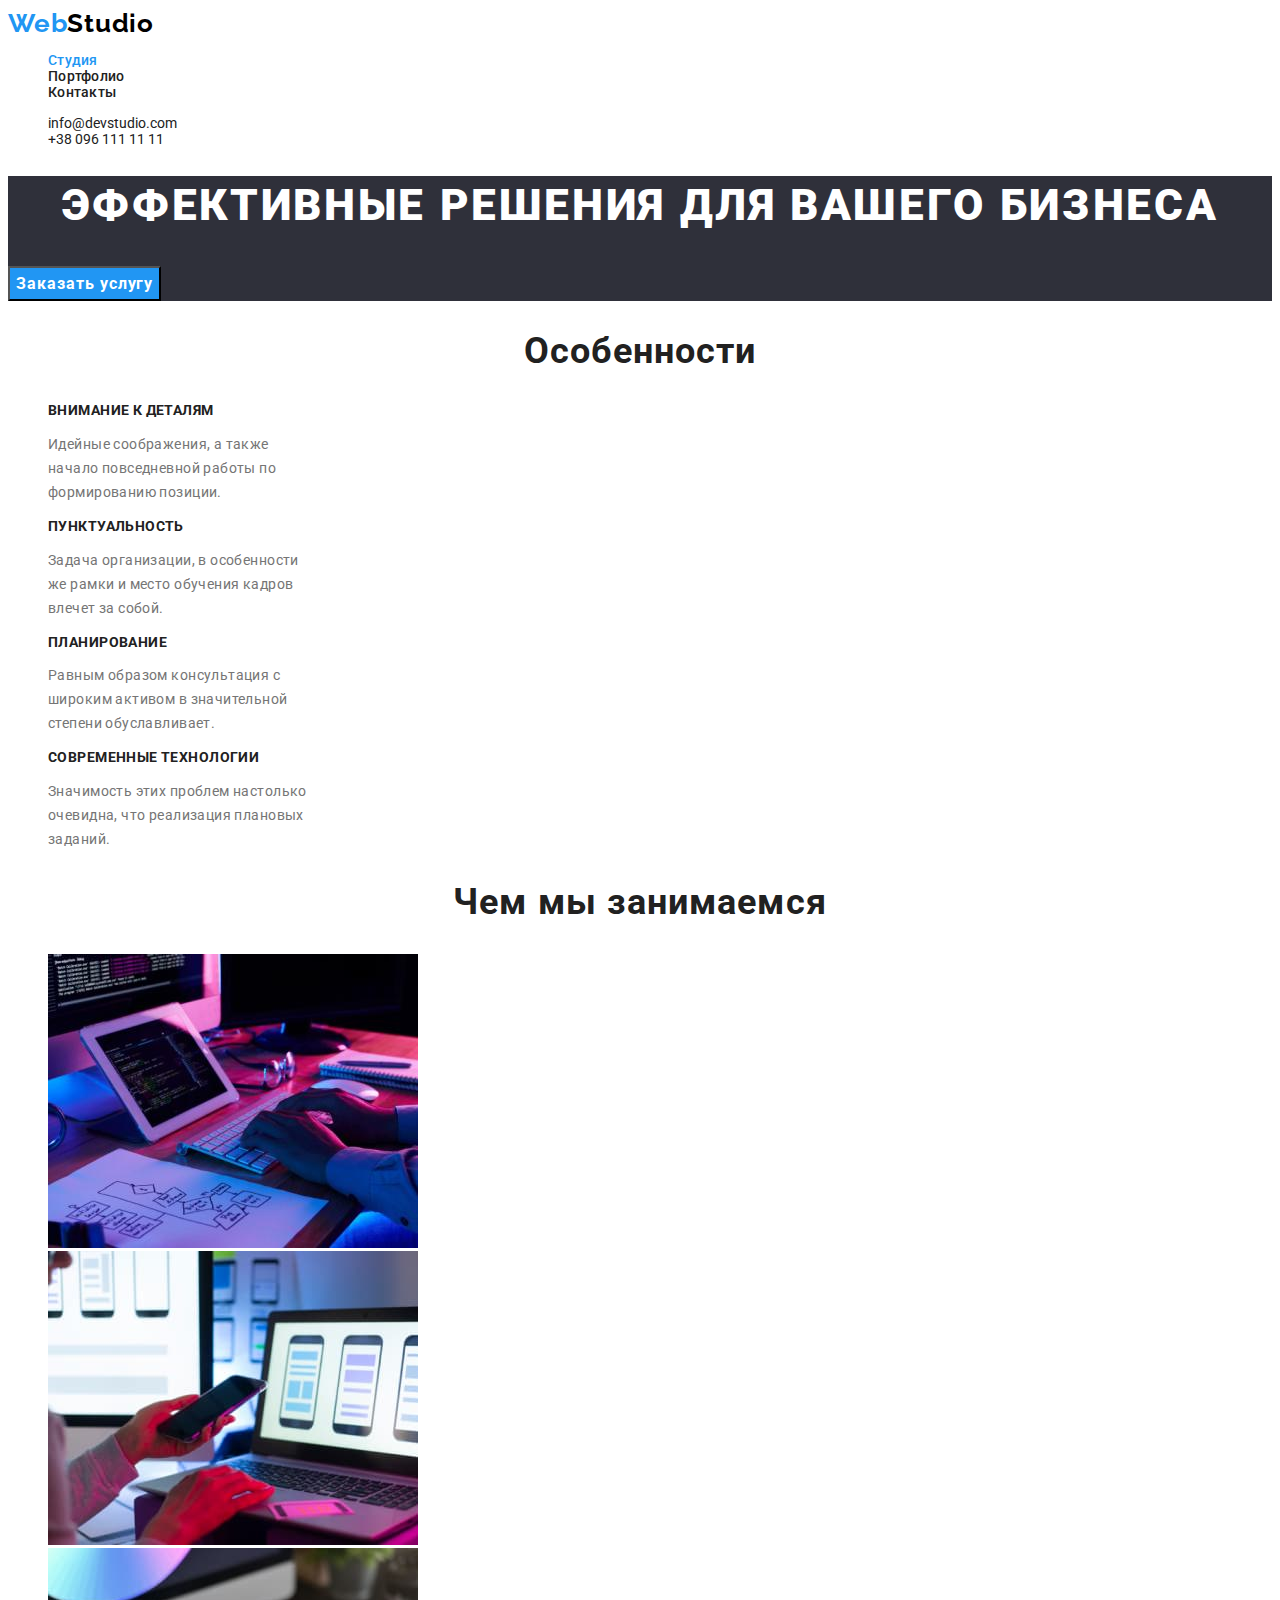
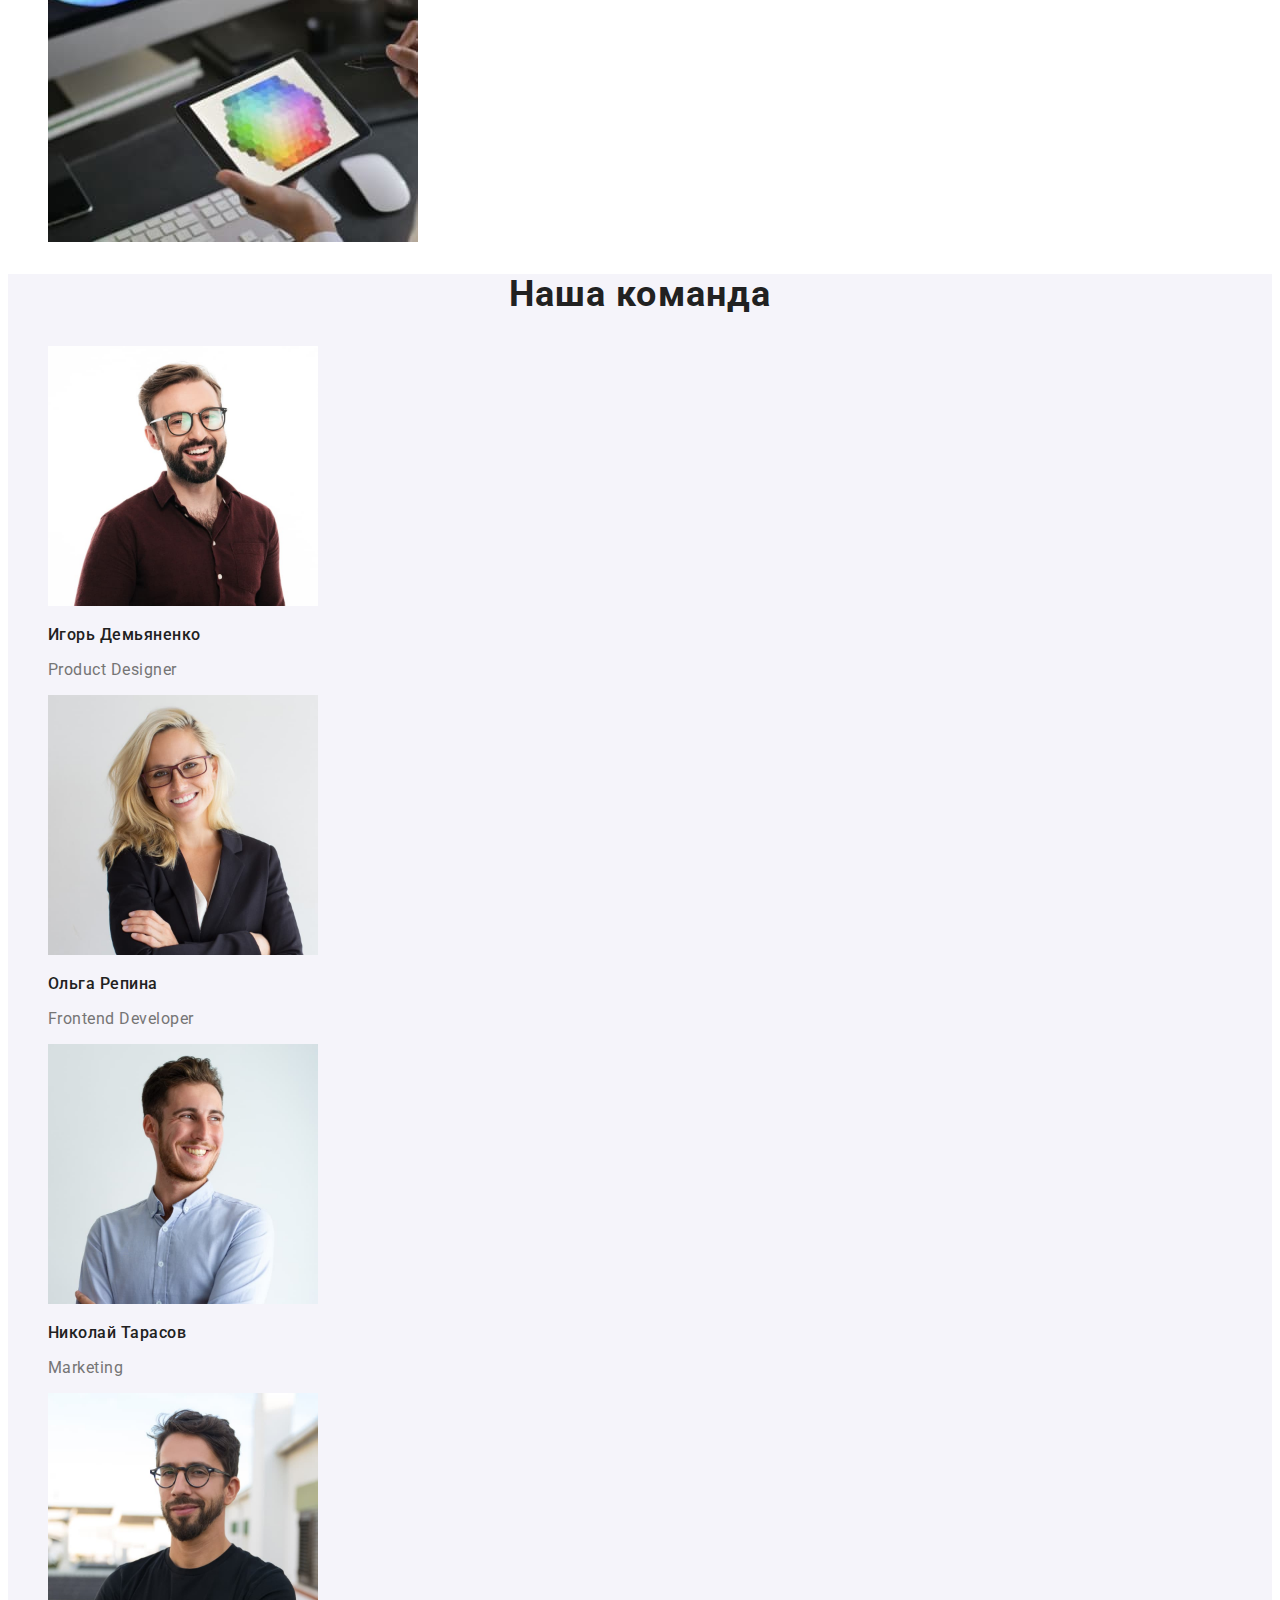
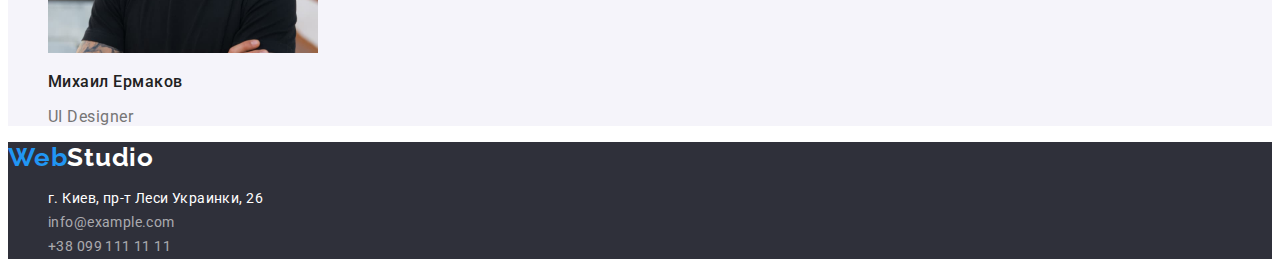
==== index.html @ 8a62e057 "Copy files" ====
<!DOCTYPE html>
<html lang="ru">
  <head>
    <meta charset="UTF-8" />
    <meta http-equiv="X-UA-Compatible" content="IE=edge" />
    <meta name="viewport" content="width=device-width, initial-scale=1.0" />
    <title>Главная</title>
    <link rel="preconnect" href="https://fonts.gstatic.com" />
    <link
      href="https://fonts.googleapis.com/css2?family=Raleway:wght@700&family=Roboto:wght@400;500;700;900&display=swap"
      rel="stylesheet"
    />
    <link rel="stylesheet" href="./css/style.css" />
  </head>
  <body>
    <!-- Шапка сайта -->

    <header>
      <nav>
        <!-- Лого -->

        <a href="./index.html" class="logo">
          <span class="accent">Web</span>Studio</a
        >
        <ul class="nav list">
          <li>
            <a href="../index.html" class="link"
              ><span class="accent">Студия</span></a
            >
          </li>
          <li><a href="./pages/portfolio.html" class="link">Портфолио</a></li>
          <li><a href="" class="link">Контакты</a></li>
        </ul>
      </nav>
      <ul class="contacts list">
        <li>
          <a href="mailto:info@devstudio.com" class="link"
            >info@devstudio.com</a
          >
        </li>
        <li><a href="tel:+380961111111" class="link">+38 096 111 11 11</a></li>
      </ul>
    </header>

    <!-- Основной контент -->

    <main>
      <!-- кнопка => Заказать -->

      <section class="hero dark-bgr">
        <h1 class="page-title">Эффективные решения для вашего бизнеса</h1>
        <button type="button" class="btn">Заказать услугу</button>
      </section>

      <!-- Особенности -->

      <section>
        <h2 class="section-title">Особенности</h2>
        <ul class="list">
          <li>
            <h3 class="feature-title">Внимание к деталям</h3>
            <p class="feature-text">
              Идейные соображения, а также начало повседневной работы по
              формированию позиции.
            </p>
          </li>
          <li>
            <h3 class="feature-title">Пунктуальность</h3>
            <p class="feature-text">
              Задача организации, в особенности же рамки и место обучения кадров
              влечет за собой.
            </p>
          </li>
          <li>
            <h3 class="feature-title">Планирование</h3>
            <p class="feature-text">
              Равным образом консультация с широким активом в значительной
              степени обуславливает.
            </p>
          </li>
          <li>
            <h3 class="feature-title">Современные технологии</h3>
            <p class="feature-text">
              Значимость этих проблем настолько очевидна, что реализация
              плановых заданий.
            </p>
          </li>
        </ul>
      </section>

      <!-- Услуги -->

      <section>
        <h2 class="section-title">Чем мы занимаемся</h2>
        <ul class="list">
          <li>
            <img
              src="./images/img1.jpg"
              width="370"
              alt="десктопные приложения"
            />
          </li>
          <li>
            <img
              src="./images/img2.jpg"
              width="370"
              alt="мобильные приложения"
            />
          </li>
          <li>
            <img
              src="./images/img3.jpg"
              width="370"
              alt="дизайнерские решения"
            />
          </li>
        </ul>
      </section>
      <!-- Команда -->
      <section class="alt-bgr">
        <h2 class="section-title">Наша команда</h2>
        <ul class="list">
          <li>
            <img
              src="./images/person1.jpg"
              width="270"
              alt="Радостный мужчина в очках"
            />
            <h3 class="name">Игорь Демьяненко</h3>
            <p class="position name">Product Designer</p>
          </li>
          <li>
            <img
              src="./images/person2.jpg"
              width="270"
              alt="Радостная блондинка в очках"
            />
            <h3 class="name">Ольга Репина</h3>
            <p class="position name">Frontend Developer</p>
          </li>
          <li>
            <img
              src="./images/person3.jpg"
              width="270"
              alt="Улыбающийся мужчина"
            />
            <h3 class="name">Николай Тарасов</h3>
            <p class="position name">Marketing</p>
          </li>
          <li>
            <img
              src="./images/person4.jpg"
              width="270"
              alt="Улыбающийся мужчина в очках"
            />
            <h3 class="name">Михаил Ермаков</h3>
            <p class="position name">UI Designer</p>
          </li>
        </ul>
      </section>
    </main>

    <!-- Подвал -->

    <footer>
      <div class="dark-bgr">
        <a href="./index.html" class="logo footer-logo">
          <span class="accent">Web</span>Studio</a
        >
        <address class="address">
          <ul class="list">
            <li>
              <a
                href="https://goo.gl/maps/Tqcn4PF3FHRy9P8z9"
                rel="nofollow noopener"
                target="_blank"
                class="link address"
                >г. Киев, пр-т Леси Украинки, 26</a
              >
            </li>
            <li>
              <a href="mailto:info@example.com" class="link contacts-footer"
                >info@example.com</a
              >
            </li>
            <li>
              <a href="tel:+380991111111" class="link contacts-footer"
                >+38 099 111 11 11</a
              >
            </li>
          </ul>
        </address>
      </div>
    </footer>
  </body>
</html>
---- css/style.css ----
/* Переменные */
:root {
  --main-text-clr: #212121;
  --alt-text-clr: #757575;
  --accent-clr: #2196f3;
  --white-text: #ffffff;
  --black-text: #000000;
  --address-clr: rgba(255, 255, 255, 0.6);

  --main-bgr: #ffffff;
  --dark-bgr: #2f303a;
  --alt-bgr: #f5f4fa;

  --main-font: 'Roboto', sans-serif;
  --logo-font: 'Raleway', sans-serif;
}

body {
  color: var(--main-text-clr);
  background-color: var(--main-bgr);
  font-family: var(--main-font);
  font-size: 14px;
}

.link {
  color: var(--main-text-clr);
  text-decoration: none;
}
.link:hover,
.link:focus {
  color: var(--accent-clr);
}
.list {
  list-style: none;
}

/* Лого */

.logo {
  color: var(--black-text);
  font-family: Raleway;
  font-weight: 700;
  font-size: 26px;
  line-height: 1.19;
  letter-spacing: 0.03em;
  text-decoration: none;
}
.footer-logo {
  color: var(--white-text);
}
.accent {
  color: var(--accent-clr);
}

/* Навигация */
.nav {
  font-weight: 500;
  font-size: 14px;
  line-height: 1.14;
  letter-spacing: 0.02em;
}
/* Контакты header/footer */

.contacts {
  color: var(--alt-text-clr);
}
.contacts-footer {
  color: var(--address-clr);
}

/* Главный заголовок */

.page-title {
  color: var(--white-text);
  font-weight: 900;
  font-size: 44px;
  line-height: 1.36;
  text-align: center;
  letter-spacing: 0.06em;
  text-transform: uppercase;
}

/* Кнопка */

.btn {
  font-family: inherit;
  font-weight: 700;
  font-size: 16px;
  line-height: 1.87;
  letter-spacing: 0.06em;
  color: var(--white-text);
  background-color: var(--accent-clr);
  cursor: pointer;
}
.btn:hover,
.btn:focus {
  /* В макете не указано */
}

/* Заголовки секций */
.section-title {
  font-size: 36px;
  line-height: 1.16;
  text-align: center;
  letter-spacing: 0.03em;
}

/* Особенности */

.feature-title {
  font-size: 14px;
  line-height: 1.14;
  letter-spacing: 0.03em;
  text-transform: uppercase;
}
.feature-text {
  line-height: 1.71;
  letter-spacing: 0.03em;
  color: var(--alt-text-clr);
  width: 270px;
}

/* Команда */

.name {
  font-weight: 500;
  font-size: 16px;
  line-height: 1.19;
  letter-spacing: 0.03em;
}
.position {
  font-size: 16px;
  font-weight: 400;
  letter-spacing: 0.03em;
  color: var(--alt-text-clr);
}

/* Подвал */

.address {
  font-style: normal;
  line-height: 1.71;
  letter-spacing: 0.03em;
  color: var(--white-text);
}

/* Фоны */

.dark-bgr {
  background-color: var(--dark-bgr);
}
.alt-bgr {
  background-color: var(--alt-bgr);
}

/* Portfolio страница */

.filter-btn {
  color: var(--main-text-clr);
  background-color: var(--alt-bgr);
  font-family: inherit;
  font-weight: 500;
  font-size: 16px;
  line-height: 1.62;
  letter-spacing: 0.03em;
  cursor: pointer;
}
.filter-btn:hover,
.filter-btn:focus {
  color: var(--white-text);
  background-color: var(--accent-clr);
}
.brand-title {
  font-size: 18px;
  line-height: 2;
  letter-spacing: 0.06em;
}
.filter {
  line-height: 1.87;
}
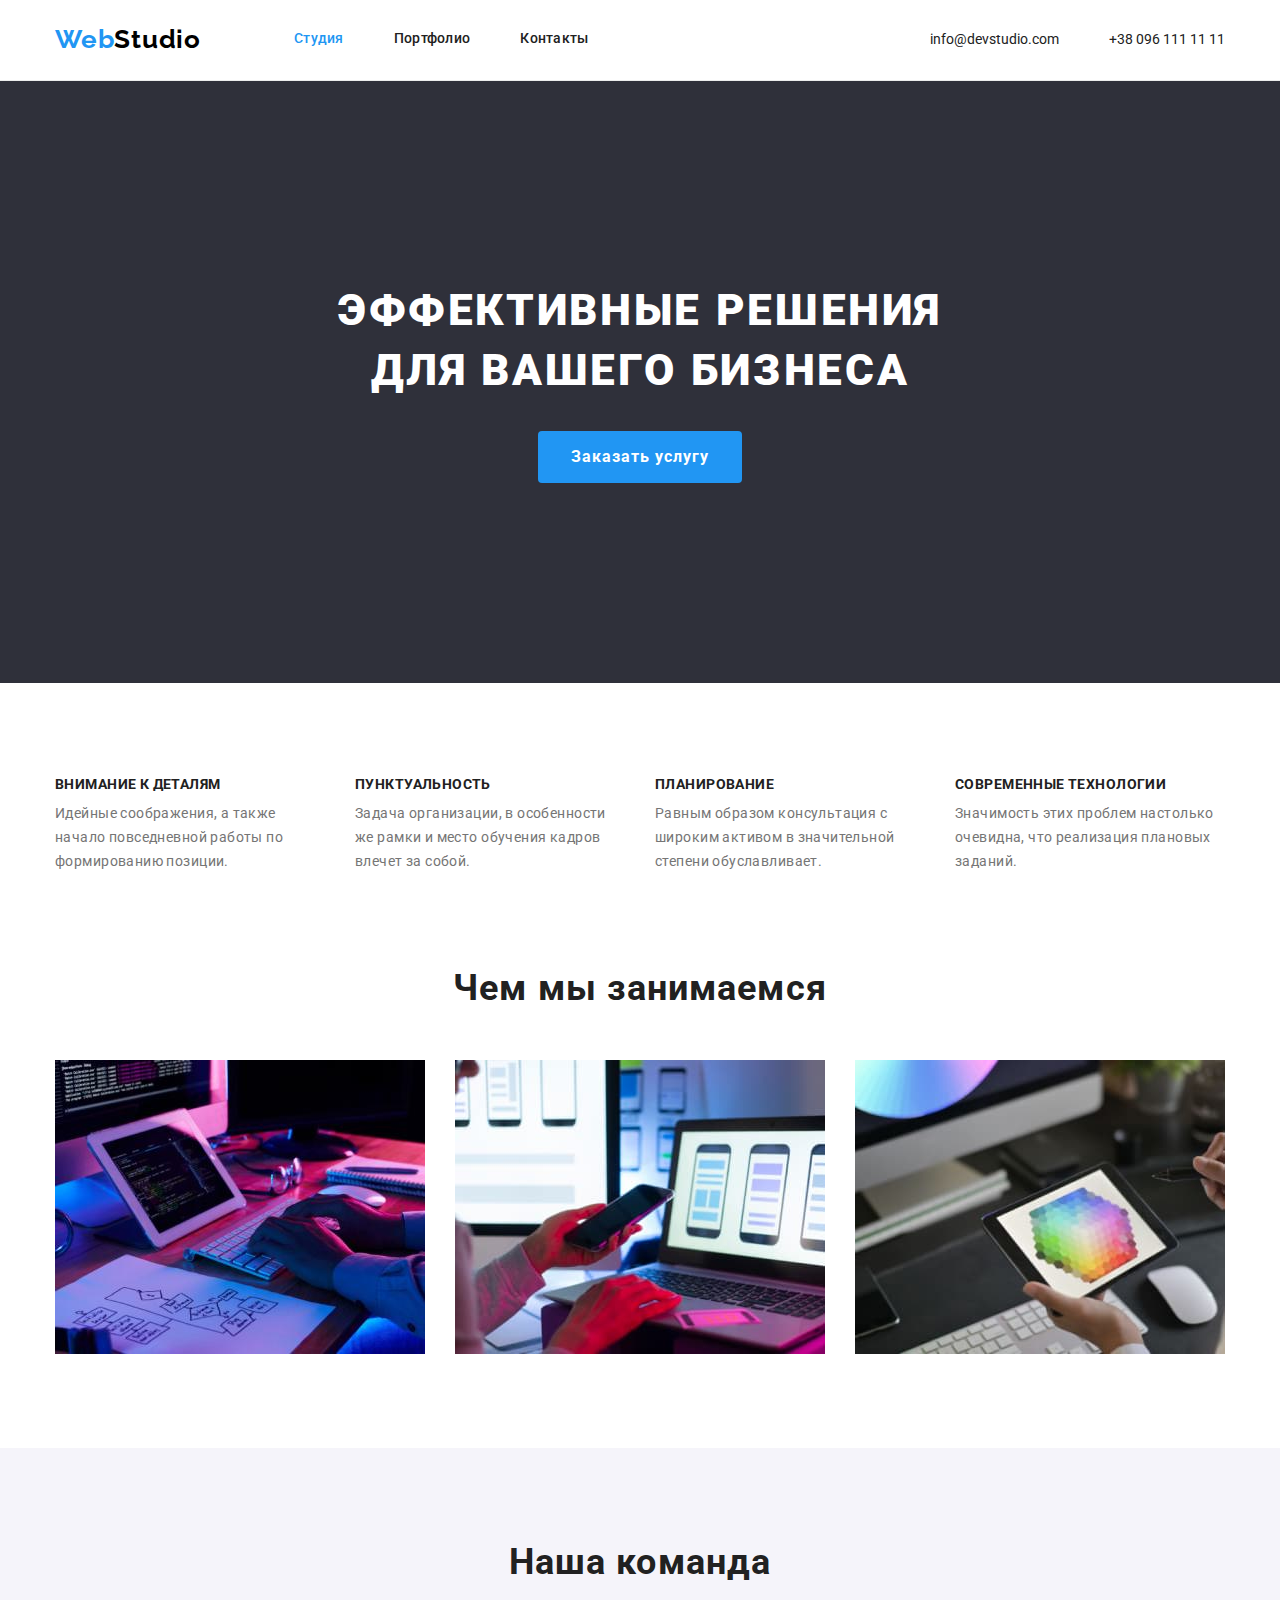
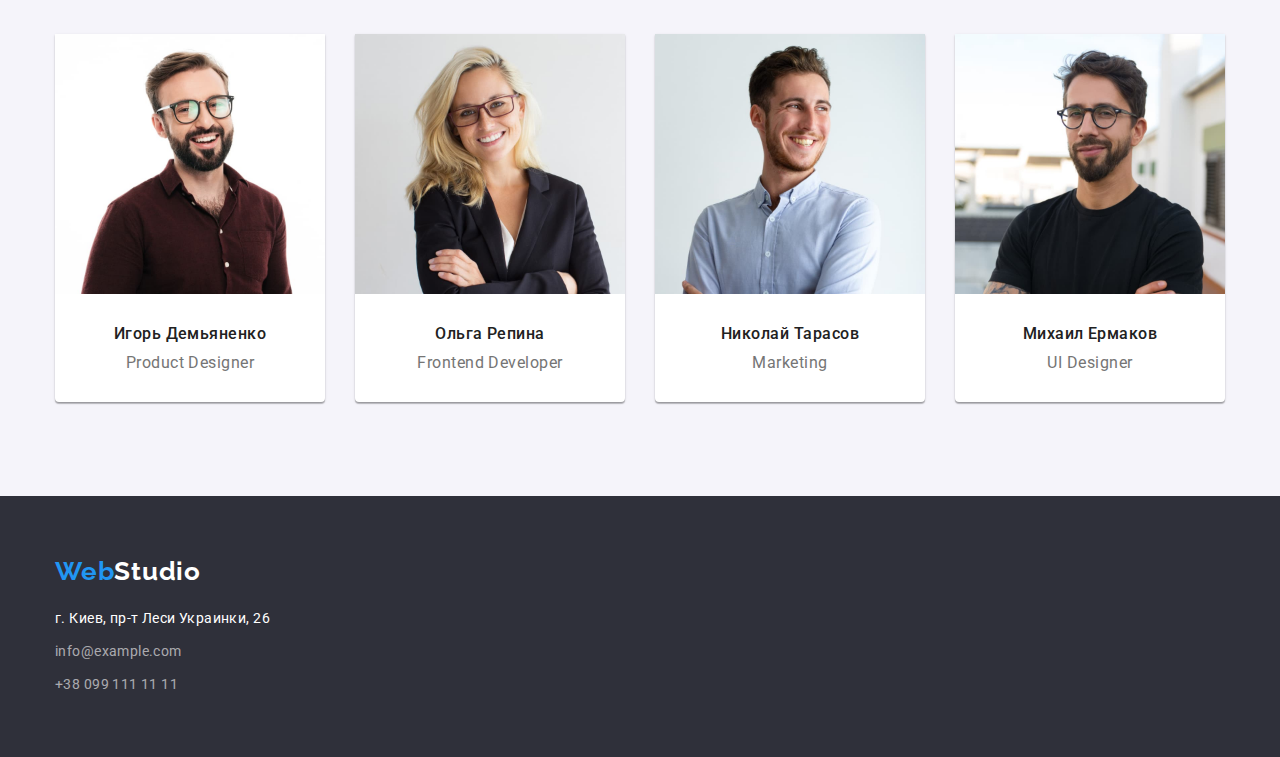
==== commit eabec764: "Позиционирование index.html" ====
--- a/index.html
+++ b/index.html
@@ -10,36 +10,49 @@
       href="https://fonts.googleapis.com/css2?family=Raleway:wght@700&family=Roboto:wght@400;500;700;900&display=swap"
       rel="stylesheet"
     />
+    <link
+      rel="stylesheet"
+      href="https://cdnjs.cloudflare.com/ajax/libs/modern-normalize/1.0.0/modern-normalize.min.css"
+    />
     <link rel="stylesheet" href="./css/style.css" />
   </head>
   <body>
     <!-- Шапка сайта -->
 
-    <header>
-      <nav>
-        <!-- Лого -->
-
-        <a href="./index.html" class="logo">
-          <span class="accent">Web</span>Studio</a
-        >
-        <ul class="nav list">
+    <header class="page-header">
+      <!--  Навигация -->
+
+      <div class="container">
+        <nav class="nav">
+          <a href="./index.html" class="logo">
+            <span class="accent">Web</span>Studio</a
+          >
+          <ul class="menu list">
+            <li class="menu-item">
+              <a href="../index.html" class="link"
+                ><span class="accent">Студия</span></a
+              >
+            </li>
+            <li class="menu-item">
+              <a href="./pages/portfolio.html" class="link">Портфолио</a>
+            </li>
+            <li class="menu-item"><a href="" class="link">Контакты</a></li>
+          </ul>
+        </nav>
+
+        <!-- Контакты header -->
+
+        <ul class="contacts list">
           <li>
-            <a href="../index.html" class="link"
-              ><span class="accent">Студия</span></a
+            <a href="mailto:info@devstudio.com" class="link mail"
+              >info@devstudio.com</a
             >
           </li>
-          <li><a href="./pages/portfolio.html" class="link">Портфолио</a></li>
-          <li><a href="" class="link">Контакты</a></li>
+          <li>
+            <a href="tel:+380961111111" class="link">+38 096 111 11 11</a>
+          </li>
         </ul>
-      </nav>
-      <ul class="contacts list">
-        <li>
-          <a href="mailto:info@devstudio.com" class="link"
-            >info@devstudio.com</a
-          >
-        </li>
-        <li><a href="tel:+380961111111" class="link">+38 096 111 11 11</a></li>
-      </ul>
+      </div>
     </header>
 
     <!-- Основной контент -->
@@ -48,128 +61,145 @@
       <!-- кнопка => Заказать -->
 
       <section class="hero dark-bgr">
-        <h1 class="page-title">Эффективные решения для вашего бизнеса</h1>
-        <button type="button" class="btn">Заказать услугу</button>
+        <div class="container">
+          <h1 class="page-title">
+            Эффективные решения <br />
+            для вашего бизнеса
+          </h1>
+          <button type="button" class="btn">Заказать услугу</button>
+        </div>
       </section>
 
       <!-- Особенности -->
 
-      <section>
-        <h2 class="section-title">Особенности</h2>
-        <ul class="list">
-          <li>
-            <h3 class="feature-title">Внимание к деталям</h3>
-            <p class="feature-text">
-              Идейные соображения, а также начало повседневной работы по
-              формированию позиции.
-            </p>
-          </li>
-          <li>
-            <h3 class="feature-title">Пунктуальность</h3>
-            <p class="feature-text">
-              Задача организации, в особенности же рамки и место обучения кадров
-              влечет за собой.
-            </p>
-          </li>
-          <li>
-            <h3 class="feature-title">Планирование</h3>
-            <p class="feature-text">
-              Равным образом консультация с широким активом в значительной
-              степени обуславливает.
-            </p>
-          </li>
-          <li>
-            <h3 class="feature-title">Современные технологии</h3>
-            <p class="feature-text">
-              Значимость этих проблем настолько очевидна, что реализация
-              плановых заданий.
-            </p>
-          </li>
-        </ul>
-      </section>
-
-      <!-- Услуги -->
-
-      <section>
-        <h2 class="section-title">Чем мы занимаемся</h2>
-        <ul class="list">
-          <li>
-            <img
-              src="./images/img1.jpg"
-              width="370"
-              alt="десктопные приложения"
-            />
-          </li>
-          <li>
-            <img
-              src="./images/img2.jpg"
-              width="370"
-              alt="мобильные приложения"
-            />
-          </li>
-          <li>
-            <img
-              src="./images/img3.jpg"
-              width="370"
-              alt="дизайнерские решения"
-            />
-          </li>
-        </ul>
-      </section>
-      <!-- Команда -->
-      <section class="alt-bgr">
-        <h2 class="section-title">Наша команда</h2>
-        <ul class="list">
-          <li>
-            <img
-              src="./images/person1.jpg"
-              width="270"
-              alt="Радостный мужчина в очках"
-            />
-            <h3 class="name">Игорь Демьяненко</h3>
-            <p class="position name">Product Designer</p>
-          </li>
-          <li>
-            <img
-              src="./images/person2.jpg"
-              width="270"
-              alt="Радостная блондинка в очках"
-            />
-            <h3 class="name">Ольга Репина</h3>
-            <p class="position name">Frontend Developer</p>
-          </li>
-          <li>
-            <img
-              src="./images/person3.jpg"
-              width="270"
-              alt="Улыбающийся мужчина"
-            />
-            <h3 class="name">Николай Тарасов</h3>
-            <p class="position name">Marketing</p>
-          </li>
-          <li>
-            <img
-              src="./images/person4.jpg"
-              width="270"
-              alt="Улыбающийся мужчина в очках"
-            />
-            <h3 class="name">Михаил Ермаков</h3>
-            <p class="position name">UI Designer</p>
-          </li>
-        </ul>
+      <section class="feature-section">
+        <div class="container">
+          <h2 class="section-title visually-hidden">Особенности</h2>
+          <ul class="feature-list list">
+            <li class="feature-item">
+              <h3 class="feature-title">Внимание к деталям</h3>
+              <p class="feature-text">
+                Идейные соображения, а также начало повседневной работы по
+                формированию позиции.
+              </p>
+            </li>
+            <li class="feature-item">
+              <h3 class="feature-title">Пунктуальность</h3>
+              <p class="feature-text">
+                Задача организации, в особенности же рамки и место обучения
+                кадров влечет за собой.
+              </p>
+            </li>
+            <li class="feature-item">
+              <h3 class="feature-title">Планирование</h3>
+              <p class="feature-text">
+                Равным образом консультация с широким активом в значительной
+                степени обуславливает.
+              </p>
+            </li>
+            <li class="feature-item">
+              <h3 class="feature-title">Современные технологии</h3>
+              <p class="feature-text">
+                Значимость этих проблем настолько очевидна, что реализация
+                плановых заданий.
+              </p>
+            </li>
+          </ul>
+        </div>
+      </section>
+
+      <!-- Чем мы занимаемся -->
+
+      <section class="section">
+        <div class="container">
+          <h2 class="section-title">Чем мы занимаемся</h2>
+          <ul class="card-set list">
+            <li class="item">
+              <img
+                src="./images/img1.jpg"
+                width="370"
+                alt="десктопные приложения"
+              />
+            </li>
+            <li class="item">
+              <img
+                src="./images/img2.jpg"
+                width="370"
+                alt="мобильные приложения"
+              />
+            </li>
+            <li class="item">
+              <img
+                src="./images/img3.jpg"
+                width="370"
+                alt="дизайнерские решения"
+              />
+            </li>
+          </ul>
+        </div>
+      </section>
+
+      <!--Наша команда -->
+
+      <section class="section alt-bgr">
+        <div class="container">
+          <h2 class="section-title">Наша команда</h2>
+          <ul class="card-set list">
+            <li class="team-item item">
+              <img
+                src="./images/person1.jpg"
+                width="270"
+                alt="Радостный мужчина в очках"
+                class="img"
+              />
+              <h3 class="name">Игорь Демьяненко</h3>
+              <p class="position name">Product Designer</p>
+            </li>
+            <li class="team-item item">
+              <img
+                src="./images/person2.jpg"
+                width="270"
+                alt="Радостная блондинка в очках"
+                class="img"
+              />
+              <h3 class="name">Ольга Репина</h3>
+              <p class="position name">Frontend Developer</p>
+            </li>
+            <li class="team-item item">
+              <img
+                src="./images/person3.jpg"
+                width="270"
+                alt="Улыбающийся мужчина"
+                class="img"
+              />
+              <h3 class="name">Николай Тарасов</h3>
+              <p class="position name">Marketing</p>
+            </li>
+            <li class="team-item item">
+              <img
+                src="./images/person4.jpg"
+                width="270"
+                alt="Улыбающийся мужчина в очках"
+                class="img"
+              />
+              <h3 class="name">Михаил Ермаков</h3>
+              <p class="position name">UI Designer</p>
+            </li>
+          </ul>
+        </div>
       </section>
     </main>
 
     <!-- Подвал -->
 
-    <footer>
-      <div class="dark-bgr">
+    <footer class="footer dark-bgr">
+      <div class="container">
         <a href="./index.html" class="logo footer-logo">
           <span class="accent">Web</span>Studio</a
         >
         <address class="address">
           <ul class="list">
-            <li>
+            <li class="address-item">
               <a
                 href="https://goo.gl/maps/Tqcn4PF3FHRy9P8z9"
                 rel="nofollow noopener"
@@ -178,12 +208,12 @@
                 >г. Киев, пр-т Леси Украинки, 26</a
               >
             </li>
-            <li>
+            <li class="address-item">
               <a href="mailto:info@example.com" class="link contacts-footer"
                 >info@example.com</a
               >
             </li>
-            <li>
+            <li class="address-item">
               <a href="tel:+380991111111" class="link contacts-footer"
                 >+38 099 111 11 11</a
               >
--- a/css/style.css
+++ b/css/style.css
@@ -10,9 +10,10 @@
   --main-bgr: #ffffff;
   --dark-bgr: #2f303a;
   --alt-bgr: #f5f4fa;
-
-  --main-font: 'Roboto', sans-serif;
-  --logo-font: 'Raleway', sans-serif;
+  --header-border-clr: #ececec;
+
+  --main-font: "Roboto", sans-serif;
+  --logo-font: "Raleway", sans-serif;
 }
 
 body {
@@ -21,6 +22,45 @@
   font-family: var(--main-font);
   font-size: 14px;
 }
+img {
+  display: block;
+}
+
+h1,
+h2,
+h3,
+p {
+  margin-top: 0;
+  margin-bottom: 0;
+}
+
+/* Фоны */
+
+.dark-bgr {
+  background-color: var(--dark-bgr);
+}
+.alt-bgr {
+  background-color: var(--alt-bgr);
+}
+
+.visually-hidden {
+  position: absolute !important;
+  clip: rect(1px 1px 1px 1px);
+  clip: rect(1px, 1px, 1px, 1px);
+  padding: 0 !important;
+  border: 0 !important;
+  height: 1px !important;
+  width: 1px !important;
+  overflow: hidden;
+}
+
+.container {
+  width: 1200px;
+  padding-left: 15px;
+  padding-right: 15px;
+  margin-left: auto;
+  margin-right: auto;
+}
 
 .link {
   color: var(--main-text-clr);
@@ -31,12 +71,15 @@
   color: var(--accent-clr);
 }
 .list {
+  margin: 0;
+  padding-left: 0;
   list-style: none;
 }
 
 /* Лого */
 
 .logo {
+  margin-right: 93px;
   color: var(--black-text);
   font-family: Raleway;
   font-weight: 700;
@@ -45,32 +88,64 @@
   letter-spacing: 0.03em;
   text-decoration: none;
 }
-.footer-logo {
-  color: var(--white-text);
-}
 .accent {
   color: var(--accent-clr);
 }
 
-/* Навигация */
+/*  Меню - Навигации */
+
 .nav {
+  display: flex;
+  align-items: center;
+}
+.menu {
+  display: inline-flex;
   font-weight: 500;
   font-size: 14px;
   line-height: 1.14;
   letter-spacing: 0.02em;
 }
-/* Контакты header/footer */
+.menu-item:not(:last-child) {
+  margin-right: 50px;
+}
+
+/* Header */
+
+.container.contacts-list {
+  display: flex;
+}
+
+.page-header {
+  padding-top: 24px;
+  padding-bottom: 25px;
+  border-bottom: 1px solid var(--header-border-clr);
+}
+
+.page-header .container {
+  justify-content: space-between;
+  display: flex;
+}
+.page-header .mail {
+  margin-right: 50px;
+}
 
 .contacts {
+  display: flex;
+  align-items: center;
   color: var(--alt-text-clr);
 }
-.contacts-footer {
-  color: var(--address-clr);
+
+/* Секция Hero */
+
+.hero {
+  padding: 200px 0;
+  text-align: center;
 }
 
 /* Главный заголовок */
 
 .page-title {
+  margin-bottom: 30px;
   color: var(--white-text);
   font-weight: 900;
   font-size: 44px;
@@ -83,6 +158,9 @@
 /* Кнопка */
 
 .btn {
+  padding: 10px 32px;
+  border: 1px solid transparent;
+  border-radius: 4px;
   font-family: inherit;
   font-weight: 700;
   font-size: 16px;
@@ -98,7 +176,9 @@
 }
 
 /* Заголовки секций */
+
 .section-title {
+  margin-bottom: 50px;
   font-size: 36px;
   line-height: 1.16;
   text-align: center;
@@ -107,50 +187,101 @@
 
 /* Особенности */
 
+.feature-section {
+  padding-top: 94px;
+}
+
+.feature-list {
+  display: flex;
+}
+.feature-item:not(:last-child) {
+  margin-right: 30px;
+}
+
 .feature-title {
+  margin-bottom: 10px;
   font-size: 14px;
   line-height: 1.14;
   letter-spacing: 0.03em;
   text-transform: uppercase;
 }
 .feature-text {
+  width: 270px;
   line-height: 1.71;
   letter-spacing: 0.03em;
   color: var(--alt-text-clr);
-  width: 270px;
+}
+
+/* Чем мы занимаемся */
+
+.section {
+  padding: 94px 0;
+}
+.card-set {
+  display: flex;
+  flex-wrap: wrap;
+  margin-right: -30px;
+  margin-top: -30px;
+}
+.item {
+  margin-right: 30px;
+  margin-top: 30px;
 }
 
 /* Команда */
 
+.team-item {
+  background: #ffffff;
+  box-shadow: 0px 1px 3px rgba(0, 0, 0, 0.12), 0px 1px 1px rgba(0, 0, 0, 0.14),
+    0px 2px 1px rgba(0, 0, 0, 0.2);
+  border-radius: 0px 0px 4px 4px;
+  flex-basis: calc((100% - 4 * 30px) / 4);
+  text-align: center;
+}
+
 .name {
+  margin-bottom: 10px;
   font-weight: 500;
   font-size: 16px;
   line-height: 1.19;
   letter-spacing: 0.03em;
 }
 .position {
+  padding-bottom: 30px;
+  margin-bottom: 0;
   font-size: 16px;
   font-weight: 400;
   letter-spacing: 0.03em;
   color: var(--alt-text-clr);
 }
+.img {
+  margin-bottom: 30px;
+}
 
 /* Подвал */
 
+.footer {
+  padding: 60px 0;
+}
+
+.footer-logo {
+  margin-right: 0;
+  color: var(--white-text);
+}
 .address {
+  margin-top: 20px;
   font-style: normal;
   line-height: 1.71;
   letter-spacing: 0.03em;
   color: var(--white-text);
 }
 
-/* Фоны */
-
-.dark-bgr {
-  background-color: var(--dark-bgr);
-}
-.alt-bgr {
-  background-color: var(--alt-bgr);
+.address-item:not(:last-child) {
+  margin-bottom: 9px;
+}
+
+.contacts-footer {
+  color: var(--address-clr);
 }
 
 /* Portfolio страница */
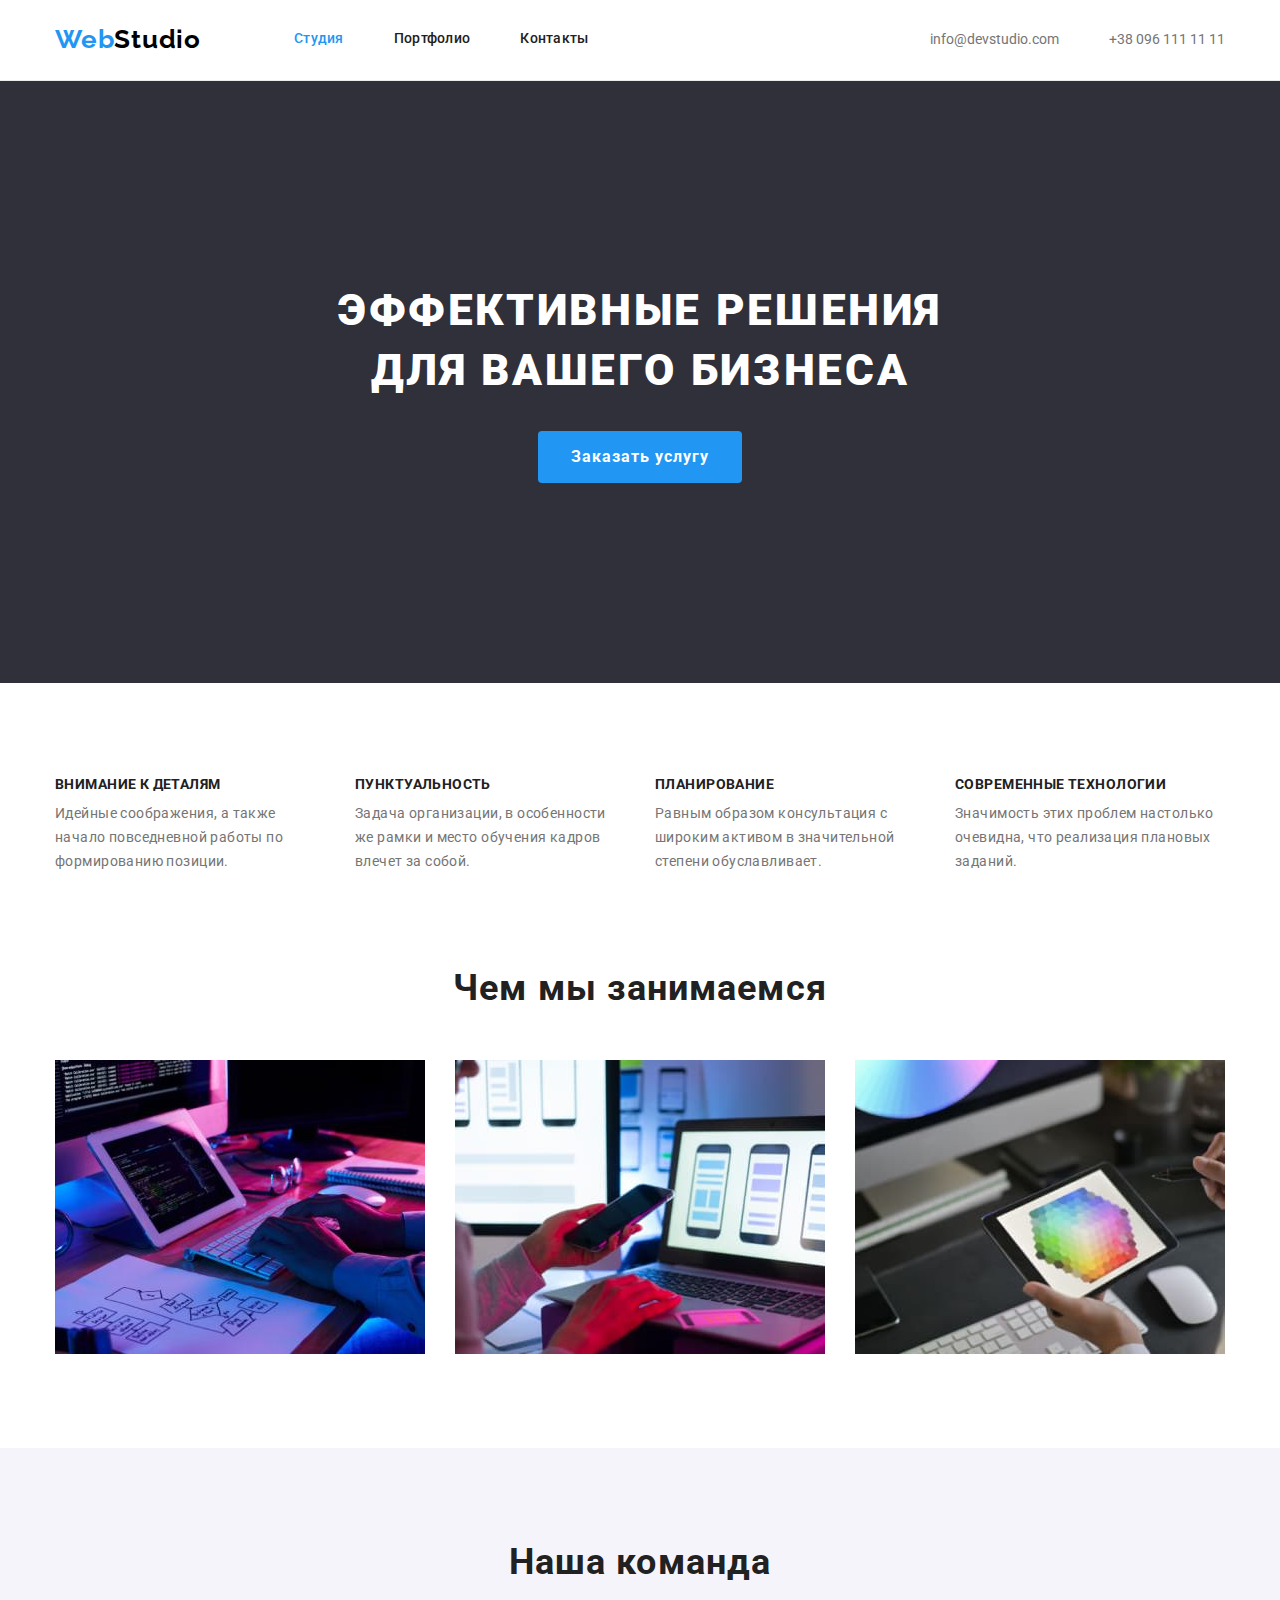
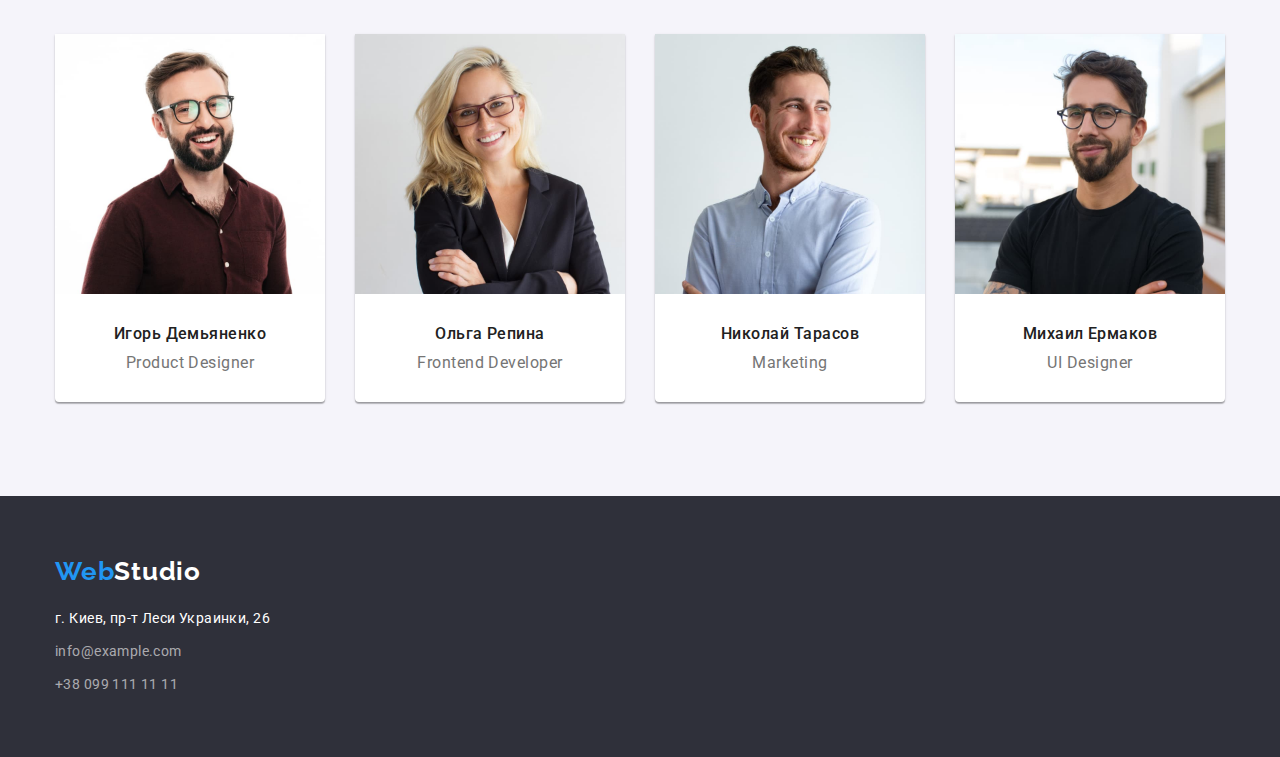
==== commit 6e76cb0c: "mentor mistakes" ====
--- a/index.html
+++ b/index.html
@@ -29,7 +29,7 @@
           >
           <ul class="menu list">
             <li class="menu-item">
-              <a href="../index.html" class="link"
+              <a href="./index.html" class="link"
                 ><span class="accent">Студия</span></a
               >
             </li>
@@ -43,13 +43,15 @@
         <!-- Контакты header -->
 
         <ul class="contacts list">
-          <li>
-            <a href="mailto:info@devstudio.com" class="link mail"
+          <li class="menu-item">
+            <a href="mailto:info@devstudio.com" class="link contacts-header"
               >info@devstudio.com</a
             >
           </li>
-          <li>
-            <a href="tel:+380961111111" class="link">+38 096 111 11 11</a>
+          <li class="menu-item">
+            <a href="tel:+380961111111" class="link contacts-header"
+              >+38 096 111 11 11</a
+            >
           </li>
         </ul>
       </div>
--- a/css/style.css
+++ b/css/style.css
@@ -24,6 +24,8 @@
 }
 img {
   display: block;
+  max-width: 100%;
+  height: auto;
 }
 
 h1,
@@ -125,13 +127,12 @@
   justify-content: space-between;
   display: flex;
 }
-.page-header .mail {
-  margin-right: 50px;
-}
 
 .contacts {
   display: flex;
   align-items: center;
+}
+.contacts-header {
   color: var(--alt-text-clr);
 }
 
@@ -212,31 +213,33 @@
   color: var(--alt-text-clr);
 }
 
-/* Чем мы занимаемся */
-
 .section {
   padding: 94px 0;
 }
+
+/* Чем мы занимаемся */
+
 .card-set {
   display: flex;
   flex-wrap: wrap;
-  margin-right: -30px;
+  margin-left: -30px;
   margin-top: -30px;
 }
 .item {
-  margin-right: 30px;
+  flex-basis: calc((100% - 3 * 30px) / 3);
+  margin-left: 30px;
   margin-top: 30px;
 }
 
 /* Команда */
 
 .team-item {
+  flex-basis: calc((100% - 4 * 30px) / 4);
+  text-align: center;
   background: #ffffff;
   box-shadow: 0px 1px 3px rgba(0, 0, 0, 0.12), 0px 1px 1px rgba(0, 0, 0, 0.14),
     0px 2px 1px rgba(0, 0, 0, 0.2);
   border-radius: 0px 0px 4px 4px;
-  flex-basis: calc((100% - 4 * 30px) / 4);
-  text-align: center;
 }
 
 .name {
@@ -285,8 +288,19 @@
 }
 
 /* Portfolio страница */
+.filter-list {
+  display: flex;
+  justify-content: center;
+  margin-bottom: 50px;
+}
+.filter-item:not(:last-child) {
+  margin-right: 8px;
+}
 
 .filter-btn {
+  padding: 6px 22px;
+  border-radius: 4px;
+  border-color: transparent;
   color: var(--main-text-clr);
   background-color: var(--alt-bgr);
   font-family: inherit;
@@ -301,11 +315,31 @@
   color: var(--white-text);
   background-color: var(--accent-clr);
 }
+
+.card-item {
+  flex-basis: calc((100% - 3 * 30px) / 3);
+  margin-left: 30px;
+  margin-top: 30px;
+  background: var(--white-text);
+  border: 1px solid #eeeeee;
+}
+.img-item {
+  margin-bottom: 20px;
+}
+.description {
+  padding: 0px 24px 20px;
+}
+
 .brand-title {
   font-size: 18px;
   line-height: 2;
   letter-spacing: 0.06em;
-}
-.filter {
+  margin-bottom: 4px;
+}
+.type-filter {
   line-height: 1.87;
-}
+  font-size: 16px;
+  font-weight: 400;
+  letter-spacing: 0.03em;
+  color: var(--alt-text-clr);
+}
